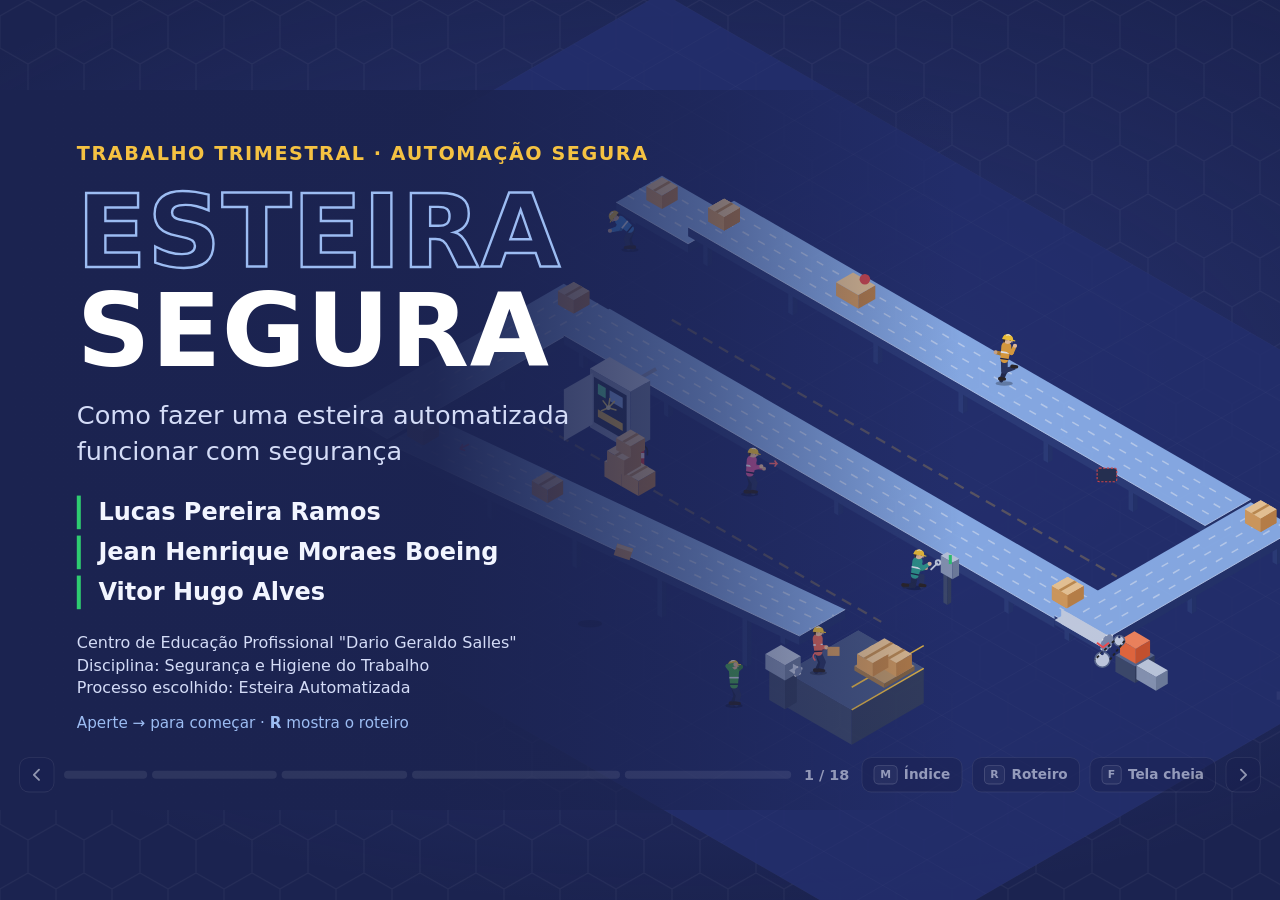
==== apresentacao.html @ 43ebda04 "Apresentação em slides do trabalho - apresentacao.html: 18 slides 16:9 organizados pelas cinco pergu" ====
<!doctype html>
<html lang="pt-BR">
<head>
  <meta charset="utf-8">
  <meta name="viewport" content="width=device-width, initial-scale=1, viewport-fit=cover">
  <title>Esteira Segura · Apresentação</title>
  <meta name="description" content="Apresentação em slides do trabalho Automação Segura: processo, perigos, acidente real, NRs, medidas de controle e avaliação.">
  <meta name="theme-color" content="#1e2756">
  <link rel="icon" href="data:image/svg+xml,%3Csvg xmlns='http://www.w3.org/2000/svg' viewBox='0 0 64 64'%3E%3Cpath d='M32 4 L58 14 V32 C58 48 46 58 32 62 C18 58 6 48 6 32 V14 Z' fill='%232ecc71'/%3E%3Cpath d='M20 32 l9 9 l16 -18' stroke='white' stroke-width='6' fill='none' stroke-linecap='round'/%3E%3C/svg%3E">
  <link rel="stylesheet" href="css/style.css">
  <link rel="stylesheet" href="css/apresentacao.css">
</head>
<body class="ap">
  <!-- palco 16:9 de 1600×900, escalado para caber na tela (js/slides.js) -->
  <div class="ap-palco" id="ap-palco">
    <main class="ap-slides" id="slides" aria-label="Apresentação">
      <!-- os slides entram aqui (js/slides.js) -->
    </main>

    <footer class="ap-barra">
      <button type="button" class="ap-icone" id="ap-ant" aria-label="Slide anterior"><svg viewBox="0 0 24 24" aria-hidden="true"><path d="M15 5 L8 12 L15 19" fill="none" stroke="currentColor" stroke-width="2.6" stroke-linecap="round" stroke-linejoin="round"/></svg></button>
      <div class="ap-progresso" id="ap-progresso"></div>
      <span class="ap-cont" id="ap-cont">1 / 1</span>
      <button type="button" class="ap-btn" id="ap-btn-menu" aria-controls="ap-indice" aria-expanded="false"><kbd>M</kbd> Índice</button>
      <button type="button" class="ap-btn" id="ap-btn-roteiro" aria-controls="ap-roteiro" aria-pressed="false"><kbd>R</kbd> Roteiro</button>
      <button type="button" class="ap-btn" id="ap-btn-tela"><kbd>F</kbd> Tela cheia</button>
      <button type="button" class="ap-icone" id="ap-prox" aria-label="Próximo"><svg viewBox="0 0 24 24" aria-hidden="true"><path d="M9 5 L16 12 L9 19" fill="none" stroke="currentColor" stroke-width="2.6" stroke-linecap="round" stroke-linejoin="round"/></svg></button>
    </footer>
  </div>

  <!-- roteiro de fala (tecla R) -->
  <aside class="ap-roteiro" id="ap-roteiro" aria-live="polite" hidden>
    <header>
      <b id="ap-roteiro-tit">Roteiro</b>
      <button type="button" class="modal-x" id="ap-roteiro-fechar" aria-label="Fechar roteiro">×</button>
    </header>
    <p id="ap-roteiro-txt"></p>
  </aside>

  <!-- índice (tecla M) -->
  <div class="ap-indice" id="ap-indice" role="dialog" aria-modal="true" aria-label="Índice da apresentação" hidden>
    <nav class="ap-indice-caixa">
      <h2>Índice</h2>
      <ol class="ap-indice-lista"></ol>
      <p class="ap-teclas"><kbd>←</kbd> <kbd>→</kbd> navegar · <kbd>R</kbd> roteiro · <kbd>F</kbd> tela cheia · <kbd>Esc</kbd> fechar</p>
    </nav>
  </div>

  <script src="js/data.js"></script>
  <script src="js/nrs.js"></script>
  <script src="js/humano.js"></script>
  <script src="js/iso.js"></script>
  <script src="js/scene.js"></script>
  <script src="js/animations.js"></script>
  <script src="js/slides-dados.js"></script>
  <script src="js/slides.js"></script>
</body>
</html>
---- css/style.css ----
/* =====================================================================
   Esteira Segura: visual flat com painéis de vidro (glass) simples
   ===================================================================== */

/* ===== Tokens ===== */
:root {
  --bg: #1b2350;
  --superficie: #222b5e;
  --superficie-2: #2a3470;
  --vidro: rgba(26, 33, 80, .55);
  --vidro-forte: rgba(26, 33, 80, .9);
  --borda: rgba(255, 255, 255, .16);
  --borda-forte: rgba(255, 255, 255, .3);
  --texto: #f2f5ff;
  --texto-2: #d4dcf7;
  --azul: #6f9be0;
  --azul-claro: #9cbcf2;
  --amarelo: #f5c242;
  --verde: #2ecc71;
  --verde-texto: #9ff0c2;
  --vermelho: #e5484d;
  --raio: 16px;
  --sombra: 0 8px 24px rgba(5, 8, 30, .3);
  --painel-w: 340px;
  --margem: 16px;
  --fonte: system-ui, -apple-system, "Segoe UI", Roboto, Ubuntu, "Helvetica Neue", Arial, sans-serif;
  --fundo-palco:
    radial-gradient(110% 80% at 55% 45%, rgba(70, 88, 190, .3) 0%, rgba(27, 35, 80, 0) 70%),
    url("data:image/svg+xml,%3Csvg xmlns='http://www.w3.org/2000/svg' width='56' height='97'%3E%3Cpath d='M28 0 L56 16 L56 48 L28 64 L0 48 L0 16 Z M28 64 L28 97' fill='none' stroke='white' stroke-opacity='.045' stroke-width='1.2'/%3E%3C/svg%3E");
  color-scheme: dark;
}

* { box-sizing: border-box; }
html { -webkit-text-size-adjust: 100%; }
body {
  margin: 0;
  background: var(--bg);
  color: var(--texto);
  font-family: var(--fonte);
  font-size: 17px;
  line-height: 1.55;
}
@media (min-width: 1000px) { html { font-size: 17.5px; } }
button { font: inherit; color: inherit; }
a { color: var(--azul-claro); }
code { background: rgba(255,255,255,.08); padding: 1px 5px; border-radius: 4px; font-size: .9em; }
:focus-visible { outline: 3px solid var(--amarelo); outline-offset: 2px; }
svg { flex-shrink: 0; }

/* vidro simples: fundo translúcido + desfoque; sem suporte, fundo opaco */
.painel, .painel-abrir, .btn-flutua, .ajuda, .pin {
  background: var(--vidro-forte);
  border: 1px solid var(--borda);
}
@supports ((backdrop-filter: blur(1px)) or (-webkit-backdrop-filter: blur(1px))) {
  .painel, .painel-abrir, .btn-flutua, .ajuda, .pin {
    background: var(--vidro);
    -webkit-backdrop-filter: blur(12px);
    backdrop-filter: blur(12px);
  }
}

/* ===== Telas (o jogo não rola; troca pelo menu) ===== */
.tela[hidden] { display: none !important; }
body.na-tela-jogo { overflow: hidden; height: 100vh; height: 100dvh; }
.tela-jogo { position: fixed; inset: 0; }

/* ===== Painel suspenso à esquerda (título, menu, lista) ===== */
.painel {
  position: fixed; z-index: 30;
  top: var(--margem); left: var(--margem); bottom: var(--margem);
  width: var(--painel-w); max-width: calc(100vw - 2 * var(--margem));
  display: flex; flex-direction: column; gap: 14px;
  padding: 18px;
  border-radius: 20px;
  transition: transform .3s ease, visibility .3s;
}
body.painel-recolhido .painel { transform: translateX(calc(-100% - 2 * var(--margem))); visibility: hidden; }
.painel-topo { display: flex; align-items: flex-start; justify-content: space-between; gap: 10px; }
.marca { display: flex; align-items: center; gap: 12px; min-width: 0; }
.marca-ic { width: 40px; height: 40px; color: var(--azul-claro); }
h1 { margin: 0; line-height: 1.05; letter-spacing: .02em; }
h1 span { display: block; }
h1 .contorno { color: transparent; -webkit-text-stroke: 1.4px var(--azul-claro); font-weight: 900; font-size: 1.55rem; }
h1 .forte { font-weight: 800; color: #fff; font-size: 1.02rem; margin-top: 3px; }
.icone-btn {
  display: grid; place-items: center; width: 40px; height: 40px; flex: 0 0 40px;
  border: 1px solid var(--borda); border-radius: 12px; background: transparent; cursor: pointer;
}
.icone-btn:hover { background: rgba(255,255,255,.1); }
.icone-btn svg { width: 22px; height: 22px; }

.menu { display: grid; grid-template-columns: 1fr 1fr; gap: 4px; padding: 4px; border-radius: 14px; background: rgba(255,255,255,.06); }
.menu-item {
  border: 0; background: transparent; border-radius: 10px; padding: 9px 8px; min-height: 44px;
  cursor: pointer; font-weight: 800; font-size: .95rem; color: var(--texto-2); white-space: nowrap;
}
.menu-item:hover { background: rgba(255,255,255,.08); }
.menu-item[aria-current="page"] { background: #fff; color: #1b2350; }

.painel-resumo { display: flex; justify-content: space-between; gap: 8px; flex-wrap: wrap; font-size: .95rem; color: var(--texto-2); }
.painel-resumo b { color: #fff; font-size: 1.15rem; }

.filtros { display: flex; gap: 6px; }
.filtro {
  flex: 1; white-space: nowrap; border: 1px solid var(--borda); background: transparent; border-radius: 999px;
  padding: 6px 8px; cursor: pointer; font-size: .88rem; font-weight: 700; color: var(--texto-2); min-height: 40px;
}
.filtro:hover { background: rgba(255,255,255,.08); }
.filtro.ativo { background: #fff; border-color: #fff; color: #1b2350; }

.legenda {
  list-style: none; margin: 0 -6px; padding: 0 6px; display: grid; gap: 6px; align-content: start;
  flex: 1; min-height: 0; overflow-y: auto; overscroll-behavior: contain; scrollbar-width: thin;
}
.legenda button {
  width: 100%; display: flex; align-items: center; gap: 12px;
  background: rgba(255,255,255,.05); border: 1px solid transparent; border-left: 4px solid var(--amarelo);
  border-radius: 10px; padding: 9px 12px; cursor: pointer; text-align: left; min-height: 52px;
}
.legenda button:hover { background: rgba(255,255,255,.1); }
.legenda .ic { flex: 0 0 28px; height: 28px; display: grid; place-items: center; }
.legenda .ic svg { width: 26px; height: 26px; }
.legenda .t { flex: 1; font-size: 1rem; line-height: 1.25; font-weight: 700; }
.legenda .t small { display: block; color: var(--texto-2); font-size: .82rem; font-weight: 500; margin-top: 2px; }
.legenda .a { display: grid; place-items: center; width: 26px; height: 26px; color: var(--texto-2); }
.legenda .a svg { width: 20px; height: 20px; }
.legenda li.resolvido button { border-left-color: var(--verde); background: rgba(46,204,113,.12); }
.legenda li.resolvido .t { color: var(--verde-texto); }
.legenda li.resolvido .t small { color: var(--verde-texto); font-weight: 800; }
.legenda li.apagado { opacity: .35; }
.legenda li.escondido { display: none; }
.legenda li.escondido.revelado { display: block; }

.painel-pe { display: flex; align-items: center; justify-content: space-between; gap: 10px; flex-wrap: wrap; padding-top: 12px; border-top: 1px solid var(--borda); }
.nota-salvo { font-size: .8rem; color: var(--texto-2); }

.painel-abrir {
  position: fixed; z-index: 29; top: var(--margem); left: var(--margem);
  display: inline-flex; align-items: center; gap: 10px;
  border-radius: 999px; padding: 10px 16px 10px 14px; min-height: 52px; cursor: pointer;
  font-weight: 800; font-size: 1rem;
}
.painel-abrir[hidden] { display: none; }
.painel-abrir:hover { border-color: var(--borda-forte); }
.painel-abrir svg { width: 24px; height: 24px; }
.painel-abrir-cont { background: #fff; color: #1b2350; border-radius: 999px; padding: 1px 10px; font-size: .9rem; }

/* ===== Palco (a esteira é o foco) ===== */
.palco {
  position: absolute; inset: 0;
  padding: var(--margem) var(--margem) var(--margem) calc(var(--painel-w) + 2 * var(--margem));
  background-color: var(--bg); background-image: var(--fundo-palco);
  overflow: hidden;
  transition: padding .3s ease;
}
body.painel-recolhido .palco { padding-left: var(--margem); }
.palco-scroll { width: 100%; height: 100%; display: flex; align-items: center; justify-content: center; }
.palco-inner {
  position: relative;
  aspect-ratio: 16 / 9;
  width: min(100%, calc((100vh - 2 * var(--margem)) * 16 / 9));
  width: min(100%, calc((100dvh - 2 * var(--margem)) * 16 / 9));
}
.cena { position: absolute; inset: 0; width: 100%; height: 100%; display: block; overflow: visible; }
.dica-arraste { display: none; }

/* telas estreitas: o painel flutua por cima (começa recolhido) */
@media (max-width: 900px) {
  .palco, body.painel-recolhido .palco { padding: 76px 0 0; }
}
/* tela em pé (celular, tablet em retrato): a esteira ocupa a altura toda e rola para os lados, como um mapa */
@media (max-aspect-ratio: 5/4) {
  .palco-scroll { display: block; overflow-x: auto; overflow-y: hidden; -webkit-overflow-scrolling: touch; scrollbar-width: none; }
  .palco-scroll::-webkit-scrollbar { display: none; }
  .palco-inner { height: 100%; width: auto; }
  .dica-arraste {
    display: block; position: absolute; left: 50%; bottom: 90px; transform: translateX(-50%); z-index: 5;
    margin: 0; padding: 6px 14px; border-radius: 999px; background: rgba(0,0,0,.6);
    font-size: .9rem; color: #fff; transition: opacity .4s; pointer-events: none; white-space: nowrap;
  }
  .dica-arraste.some { opacity: 0; }
}

/* ===== Animações do cenário ===== */
.belt-dash { animation: correia 1.1s linear infinite; }
@keyframes correia { to { stroke-dashoffset: -24; } }
.spin-dash { animation: correia 1.4s linear infinite; }
.correia-anda { animation: correia .5s linear infinite; }
.spin { animation: gira 1.2s linear infinite; }
.gira { animation: gira 40s linear infinite; }
.gira-rev { animation: gira 50s linear infinite reverse; }
@keyframes gira { to { transform: rotate(360deg); } }
.mover { animation: mover var(--t) linear infinite; animation-delay: var(--d); }
@keyframes mover {
  0% { transform: translate(0, 0); opacity: 0; }
  6% { opacity: 1; }
  94% { opacity: 1; }
  100% { transform: translate(var(--dx), var(--dy)); opacity: 0; }
}
.escorrega { animation: escorrega 2.6s ease-in infinite; }
@keyframes escorrega {
  0%, 25% { transform: translate(0, 0); }
  80%, 100% { transform: translate(var(--dx), var(--dy)); }
}
.cai { animation: cai 2.4s ease-in infinite; }
@keyframes cai {
  0%, 30% { transform: translate(0, 0) rotate(0); opacity: 1; }
  85% { transform: translate(-8px, 70px) rotate(-60deg); opacity: 1; }
  100% { transform: translate(-8px, 70px) rotate(-60deg); opacity: 0; }
}
.treme { animation: treme .25s linear infinite; }
@keyframes treme { 50% { transform: translate(1px, -1px); } }
.blink { animation: blink 1s steps(2, start) infinite; }
@keyframes blink { to { visibility: hidden; } }
.feixe { animation: feixe 1.2s ease-in-out infinite; }
@keyframes feixe { 50% { opacity: .35; } }
.faisca { animation: faisca .7s steps(2) infinite; transform-box: fill-box; }
@keyframes faisca { 50% { opacity: 0; } }
.onda { animation: onda 1.2s ease-out infinite; opacity: 0; }
.onda.o2 { animation-delay: .25s; }
.onda.o3 { animation-delay: .5s; }
@keyframes onda { 0% { opacity: 0; } 30% { opacity: 1; } 100% { opacity: 0; } }
.ondas { animation: feixe .6s ease-in-out infinite; }
.robo-junta { animation: robo1 3.2s ease-in-out infinite; }
.robo-junta2 { animation: robo2 3.2s ease-in-out infinite; }
@keyframes robo1 { 0%, 100% { transform: rotate(-14deg); } 50% { transform: rotate(16deg); } }
@keyframes robo2 { 0%, 100% { transform: rotate(10deg); } 50% { transform: rotate(-25deg); } }
.balanca { animation: balanca 2s ease-in-out infinite; }
@keyframes balanca { 0%, 100% { transform: rotate(-8deg); } 50% { transform: rotate(8deg); } }

/* estados dos problemas */
.prob .seguro { display: none; }
.prob.fixed .perigo { display: none; }
.prob.fixed .seguro { display: inline; animation: aparece .6s ease-out; }
@keyframes aparece { from { opacity: 0; } to { opacity: 1; } }

/* pausa quando o modal está aberto ou a aba está oculta */
.pausado .cena *, .pausado .cena { animation-play-state: paused !important; }

/* ===== Pins: botão redondo de vidro, simples ===== */
.pin {
  position: absolute;
  width: 54px; height: 54px;
  margin: -27px 0 0 -27px;
  padding: 0; border-radius: 50%;
  border: 2.5px solid var(--amarelo);
  color: var(--amarelo);
  display: grid; place-items: center;
  cursor: pointer; z-index: 2;
  transition: opacity .25s, transform .2s, border-color .2s;
  -webkit-tap-highlight-color: transparent;
}
.pin::after {
  content: ""; position: absolute; inset: -3px; border-radius: 50%;
  border: 2px solid var(--amarelo); animation: anel 1.8s ease-out infinite; pointer-events: none;
}
@keyframes anel { from { transform: scale(1); opacity: .8; } to { transform: scale(1.55); opacity: 0; } }
.pin .pin-ic { width: 30px; height: 30px; }
.pin:hover, .pin:focus-visible { transform: scale(1.1); }
.pin .num {
  position: absolute; top: -8px; left: -8px;
  min-width: 26px; height: 26px; padding: 0 6px; border-radius: 13px;
  background: #fff; color: #1b2350; font-size: 15px; font-weight: 900; line-height: 26px; text-align: center;
}
.pin .auto {
  position: absolute; right: -8px; top: -8px;
  width: 26px; height: 26px; border-radius: 50%;
  display: grid; place-items: center;
  background: #1b2350; color: #fff; border: 2px solid #fff;
}
.pin .auto svg { width: 16px; height: 16px; }
.pin .auto.parcial, .meia { background: linear-gradient(90deg, #4a5a85 50%, #fff 50%); }
.meia { display: inline-block; width: 14px; height: 14px; border-radius: 50%; vertical-align: -2px; border: 2px solid #fff; }
.pin.grave { border-color: var(--vermelho); border-width: 3px; }
.pin.grave::after { border-color: var(--vermelho); }
.pin.resolvido { border-color: var(--verde); color: var(--verde); }
.pin.resolvido::after { display: none; }
.pin.resolvido .pin-ic { animation: pop .5s ease-out; }
@keyframes pop { 0% { transform: scale(.3); } 70% { transform: scale(1.25); } 100% { transform: scale(1); } }
.pin.apagado { opacity: .2; transform: scale(.8); }

/* área do problema escondido */
.alvo-escondido {
  position: absolute; width: 6%; height: 13%;
  transform: translate(-50%, -70%);
  border: 0; background: transparent; padding: 0;
  pointer-events: none; z-index: 1; border-radius: 12px;
}
.alvo-escondido.liberado { pointer-events: auto; cursor: pointer; }
.alvo-escondido.liberado:hover, .alvo-escondido.liberado:focus-visible { box-shadow: 0 0 0 2px rgba(255,255,255,.35); }
.alvo-escondido.dica { animation: dica 1.6s ease-in-out infinite; }
@keyframes dica { 0%, 100% { box-shadow: 0 0 0 0 rgba(245,194,66,0); } 50% { box-shadow: 0 0 22px 6px rgba(245,194,66,.6); } }

.banner-escondido {
  position: absolute; z-index: 6; top: var(--margem);
  left: calc(var(--painel-w) + 2 * var(--margem)); right: var(--margem);
  width: max-content; max-width: calc(100% - var(--painel-w) - 3 * var(--margem)); margin: 0 auto;
  background: var(--amarelo); color: #2a1f00;
  padding: 10px 18px; border-radius: 12px; text-align: center; font-size: 1.05rem;
  animation: aparece .5s ease-out;
}
body.painel-recolhido .banner-escondido { left: var(--margem); max-width: calc(100% - 2 * var(--margem)); }
@media (max-width: 900px) { .banner-escondido, body.painel-recolhido .banner-escondido { top: 80px; left: var(--margem); max-width: calc(100% - 2 * var(--margem)); } }
.banner-escondido .btn-link { background: none; border: 0; text-decoration: underline; cursor: pointer; color: #2a1f00; font-weight: 800; margin-left: 6px; padding: 4px; }

/* ===== Botões ===== */
.btn-sec {
  display: inline-flex; align-items: center; justify-content: center; gap: 6px;
  border: 1px solid var(--borda-forte); background: transparent; border-radius: 10px;
  padding: 8px 14px; cursor: pointer; text-decoration: none; color: var(--texto); min-height: 42px; font-size: .92rem; font-weight: 700;
}
.btn-sec:hover { background: rgba(255,255,255,.1); }
.btn-limpar.confirmar { background: var(--vermelho); border-color: var(--vermelho); color: #fff; }
.btn-corrigir {
  white-space: nowrap;
  border: 0; border-radius: 12px; padding: 11px 22px; cursor: pointer; font-weight: 800; font-size: 1.02rem;
  background: var(--verde); color: #062b16; min-height: 48px;
  transition: filter .15s;
}
.btn-corrigir:hover { filter: brightness(1.08); }
.btn-corrigir.reabrir { background: var(--amarelo); color: #3a2a00; }
.btn-corrigir[disabled] { opacity: .6; cursor: default; }

.btn-flutua {
  position: fixed; z-index: 25; right: 20px; bottom: 20px;
  display: inline-flex; align-items: center; gap: 10px;
  border-radius: 999px; padding: 12px 20px; min-height: 54px; cursor: pointer;
  font-weight: 800; font-size: 1.05rem;
}
.btn-flutua svg { width: 24px; height: 24px; }
.btn-flutua:hover { border-color: var(--borda-forte); }
.ajuda {
  position: fixed; z-index: 26; right: 20px; bottom: 88px;
  width: min(640px, calc(100vw - 40px)); max-height: calc(100dvh - 120px); overflow-y: auto;
  display: grid; grid-template-columns: 1fr 1fr; gap: 26px;
  border-radius: 18px; padding: 20px 22px; font-size: 1.02rem;
  animation: sobe .25s ease-out;
}
.ajuda[hidden] { display: none; }
.ajuda h3 { margin: 0 0 10px; font-size: .88rem; letter-spacing: .1em; text-transform: uppercase; color: var(--amarelo); }
.ajuda ol { margin: 0; padding-left: 20px; display: grid; gap: 8px; }
.ajuda ul { list-style: none; margin: 0; padding: 0; display: grid; gap: 10px; }
.ajuda li { display: flex; align-items: center; gap: 10px; }
.ajuda li .ic { display: grid; place-items: center; width: 34px; height: 34px; flex: 0 0 34px; }
.ajuda li .ic svg { width: 26px; height: 26px; }
.ajuda li .leg-pin { border-radius: 50%; border: 2.5px solid var(--amarelo); color: var(--amarelo); }
.ajuda li .leg-pin svg { width: 20px; height: 20px; }
.ajuda li .leg-pin.grave { border-color: var(--vermelho); }
@media (max-width: 600px) {
  .btn-flutua { right: 12px; bottom: 12px; padding: 10px 16px; min-height: 50px; font-size: 1rem; }
  .btn-ajuda span { display: none; }
  .ajuda { right: 12px; width: calc(100vw - 24px); grid-template-columns: 1fr; gap: 16px; bottom: 74px; }
}

/* ===== Tela "Sobre o trabalho" ===== */
body.na-tela-sobre { background: var(--bg) var(--fundo-palco); }
.sobre { padding: 28px 32px 30px calc(var(--painel-w) + 3 * var(--margem)); }
body.painel-recolhido .sobre { padding-left: 32px; padding-top: 84px; }
@media (max-width: 900px) { .sobre, body.painel-recolhido .sobre { padding: 84px 16px 24px; } }
.sobre h2 { font-size: 1.9rem; margin: 0 0 18px; }
.sobre-grid { display: grid; gap: 18px; grid-template-columns: minmax(0, 1fr); }
@media (min-width: 900px) { .sobre-grid { grid-template-columns: minmax(0, 1fr) minmax(0, 1fr); } .cartao-largo { grid-column: 1 / -1; } }
@media (min-width: 1500px) { .sobre-grid { grid-template-columns: repeat(4, minmax(0, 1fr)); } .cartao-meio { grid-column: span 2; } }
.cartao { background: var(--superficie); border: 1px solid var(--borda); border-radius: var(--raio); padding: 22px; }
.cartao h3 { margin: 0 0 12px; font-size: 1.15rem; color: var(--azul-claro); }
.cartao p { margin: 0 0 12px; }
.destaque { background: rgba(245,194,66,.12); border-left: 4px solid var(--amarelo); padding: 10px 12px; border-radius: 8px; }
.triade { margin: 0; display: grid; grid-template-columns: auto 1fr; gap: 8px 12px; }
.triade dt { font-weight: 800; color: var(--amarelo); }
.triade dd { margin: 0; color: var(--texto-2); }
.lista-nr, .passos-loto { margin: 0; padding-left: 22px; display: grid; gap: 10px; }
.tabela-wrap { overflow-x: auto; }
.tabela-auto { width: 100%; border-collapse: collapse; font-size: .95rem; min-width: 560px; }
.tabela-auto th, .tabela-auto td { padding: 10px; border-bottom: 1px solid var(--borda); text-align: left; vertical-align: top; }
.tabela-auto th { color: var(--texto-2); font-weight: 700; }
.nota { color: var(--texto-2); font-size: .92rem; }
.rodape { text-align: center; color: var(--texto-2); font-size: .9rem; padding: 24px 0 0; }

/* ===== Modal ===== */
.modal { position: fixed; inset: 0; z-index: 50; display: flex; align-items: flex-end; justify-content: center; }
.modal[hidden] { display: none; }
.modal-fundo { position: absolute; inset: 0; background: rgba(8, 12, 35, .6); animation: aparece .2s; }
@supports ((backdrop-filter: blur(1px)) or (-webkit-backdrop-filter: blur(1px))) {
  .modal-fundo { -webkit-backdrop-filter: blur(4px); backdrop-filter: blur(4px); }
}
.modal-caixa {
  position: relative; width: 100%; max-height: 94vh; max-height: 94dvh;
  background: var(--superficie); border: 1px solid var(--borda); border-radius: 20px 20px 0 0;
  display: flex; flex-direction: column; box-shadow: var(--sombra);
  animation: sobe .3s ease-out;
}
@keyframes sobe { from { transform: translateY(30px); opacity: 0; } to { transform: none; opacity: 1; } }
@media (min-width: 760px) {
  .modal { align-items: center; padding: 16px; }
  .modal-caixa { max-width: 920px; border-radius: 20px; height: min(94vh, 880px); max-height: none; }
}
.modal-topo { flex-shrink: 0; padding: 18px 24px 12px; }
.modal-icone { width: 52px; height: 52px; flex: 0 0 52px; }
.modal-icone svg { width: 100%; height: 100%; }
.modal-cab { display: flex; gap: 14px; align-items: center; }
.modal-cab h2 { flex: 1; min-width: 0; margin: 0; font-size: 1.5rem; line-height: 1.2; }
.modal-tags { display: flex; flex-wrap: wrap; align-items: center; gap: 8px; margin-top: 14px; padding-top: 12px; border-top: 1px solid var(--borda); }
.tag { display: inline-flex; align-items: center; gap: 6px; height: 34px; box-sizing: border-box; font-size: .9rem; font-weight: 800; padding: 0 12px; border-radius: 8px; background: rgba(255,255,255,.12); letter-spacing: .02em; }
.tag svg { width: 16px; height: 16px; }
/* botão da NR, à direita das etiquetas */
.btn-nr {
  margin-left: auto; display: inline-flex; align-items: center; gap: 8px; height: 40px; padding: 0 12px 0 14px;
  border: 2px solid var(--azul); border-radius: 12px; background: rgba(111,155,224,.12); color: #fff;
  font: inherit; font-weight: 800; font-size: 1rem; cursor: pointer; white-space: nowrap;
  transition: background .2s, color .2s;
}
.btn-nr svg { width: 20px; height: 20px; flex: 0 0 auto; }
.btn-nr svg:last-child { width: 16px; height: 16px; transition: transform .25s; }
.btn-nr:hover { background: rgba(111,155,224,.28); }
.btn-nr[aria-expanded="true"] { background: var(--azul); color: #0e1640; }
.btn-nr[aria-expanded="true"] svg:last-child { transform: rotate(180deg); }
.tag.prioridade { font-size: 1rem; padding: 0 14px; text-transform: uppercase; letter-spacing: .05em; }
.tag.alta { background: var(--vermelho); color: #fff; }
.tag.media { background: var(--amarelo); color: #3a2a00; }
.tag.baixa { background: var(--azul-claro); color: #0e1640; }
.tag.auto-sim { background: #fff; color: #1b2350; }
.tag.auto-parcial { background: #dfe7ff; color: #3d4b78; }
.tag.auto-nao { background: rgba(255,255,255,.12); color: var(--texto-2); }
.tag.ok { background: var(--verde); color: #062b16; }
.tag.escondido { background: var(--amarelo); color: #3a2a00; }
.modal-x { display: grid; place-items: center; border: 1px solid var(--borda); background: transparent; width: 44px; height: 44px; border-radius: 12px; cursor: pointer; flex: 0 0 44px; }
.modal-x svg { width: 20px; height: 20px; }
.modal-x:hover { background: rgba(255,255,255,.1); }

/* gaveta de NRs */

.nr-gaveta {
  --gaveta-w: 420px;
  position: absolute; z-index: 2; top: 0; right: 0; bottom: 0; width: min(var(--gaveta-w), 94vw);
  display: flex; flex-direction: column;
  background: var(--superficie); border-left: 1px solid var(--borda); box-shadow: var(--sombra);
  animation: entra-dir .25s ease-out;
}
.nr-gaveta[hidden] { display: none; }
@keyframes entra-dir { from { transform: translateX(40px); opacity: 0; } to { transform: none; opacity: 1; } }
@media (min-width: 1100px) {
  .modal.com-nr { padding-right: calc(420px + 32px); }
  .nr-gaveta { top: 16px; right: 16px; bottom: 16px; border: 1px solid var(--borda); border-radius: 20px; }
}
.nr-topo { flex-shrink: 0; display: flex; justify-content: space-between; align-items: flex-start; gap: 12px; padding: 20px 20px 14px; border-bottom: 1px solid var(--borda); }
.nr-topo h3 { margin: 4px 0 0; font-size: 1.3rem; }
.nr-rotulo { color: var(--amarelo); font-weight: 800; font-size: .85rem; text-transform: uppercase; letter-spacing: .06em; }
.nr-corpo { flex: 1; overflow-y: auto; padding: 16px 20px 24px; overscroll-behavior: contain; }
.nr-intro { margin: 0 0 14px; color: var(--texto-2); font-size: .95rem; line-height: 1.45; }
.nr-card { border: 1px solid var(--borda); border-radius: 14px; padding: 14px 16px; margin-bottom: 14px; background: rgba(255,255,255,.04); }
.nr-cab { display: flex; align-items: center; gap: 10px; }
.nr-cab b { font-size: 1.05rem; line-height: 1.25; }
.nr-num { flex: 0 0 auto; background: var(--azul); color: #0e1640; font-weight: 900; font-size: 1rem; padding: 4px 10px; border-radius: 8px; }
.nr-sobre { margin: 8px 0 10px; color: var(--texto-2); font-size: .95rem; line-height: 1.45; }
.nr-aviso { margin: 0 0 10px; padding: 8px 10px; border-left: 4px solid var(--amarelo); background: rgba(245,194,66,.1); font-size: .9rem; line-height: 1.4; }
.nr-itens { list-style: none; margin: 0 0 10px; padding: 0; display: grid; gap: 10px; }
.nr-itens li { display: grid; grid-template-columns: auto minmax(0, 1fr); gap: 10px; font-size: 1.02rem; line-height: 1.45; }
.nr-item { align-self: start; min-width: 5.4em; text-align: center; font-weight: 900; font-size: .9rem; padding: 3px 8px; border-radius: 6px; background: rgba(255,255,255,.12); font-variant-numeric: tabular-nums; }
.nr-card a { color: var(--azul-claro); font-weight: 700; font-size: .95rem; }
.nr-base .nr-num { background: var(--amarelo); color: #3a2a00; }
.nr-hier { margin: 10px 0 0; padding-left: 1.4em; display: grid; gap: 4px; font-size: 1rem; }
.nr-hier li::marker { font-weight: 900; color: var(--amarelo); }
@media (max-width: 600px) {
  .nr-topo { padding: 14px 16px 10px; }
  .nr-corpo { padding: 12px 16px 20px; }
  .nr-itens li { font-size: .95rem; }
}

/* abas: seletor de vidro com destaque que desliza até a aba ativa */
.abas {
  flex-shrink: 0; position: relative; display: flex; margin: 0 24px 6px; padding: 4px;
  background: rgba(255,255,255,.06); border-radius: 1rem;
  box-shadow: inset 1px 1px 4px rgba(255,255,255,.2), inset -1px -1px 6px rgba(0,0,0,.3), 0 4px 12px rgba(0,0,0,.15);
}
@supports ((backdrop-filter: blur(1px)) or (-webkit-backdrop-filter: blur(1px))) {
  .abas { -webkit-backdrop-filter: blur(12px); backdrop-filter: blur(12px); }
}
.aba {
  position: relative; z-index: 2; flex: 1; min-width: 0; display: flex; align-items: center; justify-content: center;
  border: 0; background: none; padding: 12px 10px; cursor: pointer; border-radius: .8rem;
  color: var(--texto-2); font-weight: 800; font-size: 1.05rem; letter-spacing: .3px; text-align: center; line-height: 1.15;
  transition: color .3s ease-in-out;
}
.aba:hover { color: #fff; }
.aba[aria-selected="true"] { color: #fff; }
.abas-glider {
  position: absolute; z-index: 1; top: 4px; bottom: 4px; left: 4px; width: calc((100% - 8px) / 3);
  border-radius: .8rem; transition: transform .5s cubic-bezier(.37, 1.95, .66, .56), background .4s, box-shadow .4s;
  background: linear-gradient(135deg, rgba(229,72,77,.35), var(--vermelho));
  box-shadow: 0 0 18px rgba(229,72,77,.5), 0 0 10px rgba(255,190,190,.4) inset;
}
.abas[data-ativa="caso"] .abas-glider {
  transform: translateX(100%);
  background: linear-gradient(135deg, rgba(245,194,66,.35), var(--amarelo));
  box-shadow: 0 0 18px rgba(245,194,66,.5), 0 0 10px rgba(255,235,150,.4) inset;
}
.abas[data-ativa="solucao"] .abas-glider {
  transform: translateX(200%);
  background: linear-gradient(135deg, rgba(46,204,113,.35), var(--verde));
  box-shadow: 0 0 18px rgba(46,204,113,.5), 0 0 10px rgba(190,255,215,.4) inset;
}
.abas[data-ativa="caso"] .aba[aria-selected="true"] { color: #2a1f00; }
.abas[data-ativa="solucao"] .aba[aria-selected="true"] { color: #062b16; }
.modal-corpo { overflow-y: auto; padding: 20px 24px 28px; flex: 1; -webkit-overflow-scrolling: touch; overscroll-behavior: contain; }
.painel-aba { animation: aparece .25s; }
.modal-rodape {
  flex-shrink: 0; display: flex; gap: 10px; justify-content: space-between; align-items: center;
  padding: 14px 24px calc(14px + env(safe-area-inset-bottom)); border-top: 1px solid var(--borda);
}
.modal-rodape .btn-sec { white-space: nowrap; font-size: 1rem; }
@media (max-width: 600px) {
  .modal-topo { padding: 12px 16px 8px; }
  .modal-cab { gap: 10px; }
  .modal-tags { margin-top: 10px; padding-top: 8px; gap: 6px; }
  .btn-nr { height: 36px; font-size: .9rem; padding: 0 10px; }
  .modal-icone { width: 36px; height: 36px; flex-basis: 36px; }
  .modal-cab h2 { font-size: 1.15rem; }
  .tag { font-size: .78rem; height: 28px; padding: 0 9px; }
  .tag.prioridade { font-size: .82rem; }
  .abas { margin: 0 16px 4px; }
  .aba { padding: 9px 6px; font-size: .9rem; }
  .modal-corpo { padding: 16px 16px 22px; }
  .modal-rodape { padding: 10px 16px calc(10px + env(safe-area-inset-bottom)); }
}

/* conteúdo do modal */
.secao-tit { font-size: .9rem; text-transform: uppercase; letter-spacing: .08em; color: var(--amarelo); margin: 30px 0 12px; font-weight: 800; }
.secao-tit.primeira { margin-top: 4px; }
.texto-final { font-size: 1.05rem; }
.texto-final p { margin: 0 0 10px; }

.anim-box { background: #141b45; border: 1px solid var(--borda); border-radius: 14px; overflow: hidden; }
.anim-box svg { display: block; width: 100%; height: auto; max-height: 34vh; margin: 0 auto; }
.anim-legenda { display: flex; align-items: center; justify-content: space-between; gap: 10px; padding: 10px 14px; background: rgba(0,0,0,.3); font-size: .95rem; color: var(--texto-2); }
.anim-legenda .estado { font-weight: 800; }
.anim-legenda .estado.perigo { color: #ff9a9a; }
.anim-legenda .estado.seguro { color: var(--verde-texto); }
.anim-ctrl { display: flex; gap: 6px; }
.anim-ctrl button { display: grid; place-items: center; border: 1px solid var(--borda); background: transparent; border-radius: 8px; width: 42px; height: 36px; cursor: pointer; }
.anim-ctrl button:hover { background: rgba(255,255,255,.1); }
.anim-ctrl svg { width: 18px; height: 18px; }

.video-link {
  display: flex; align-items: center; gap: 16px; padding: 14px 16px; text-decoration: none; color: inherit;
  background: #141b45; border: 1px solid var(--borda); border-radius: 14px;
}
.video-link:hover { background: #1a2256; border-color: var(--azul-claro); }
.video-link .play { flex: 0 0 auto; display: grid; place-items: center; width: 56px; height: 40px; border-radius: 10px; background: var(--vermelho); color: #fff; }
.video-link .play svg { width: 22px; height: 22px; }
.video-info { display: flex; flex-direction: column; align-items: flex-start; gap: 4px; min-width: 0; font-size: 1.05rem; line-height: 1.35; }
.video-titulo { font-weight: 800; color: #fff; }
.video-abre { display: inline-flex; align-items: center; gap: 6px; color: var(--azul-claro); font-size: .92rem; font-weight: 700; }
.video-abre svg { width: 16px; height: 16px; }
.selo-real {
  display: inline-block; background: var(--vermelho); color: #fff; font-size: .78rem; font-weight: 800;
  letter-spacing: .06em; text-transform: uppercase; padding: 3px 8px; border-radius: 6px;
}
.selo-real.situacao { background: var(--amarelo); color: #2a1f00; }
.video-aviso { margin: 8px 0 0; color: #ffc9cb; font-size: .9rem; font-weight: 600; }

.ref-card { background: #141b45; border: 1px solid var(--borda); border-left: 4px solid var(--amarelo); border-radius: 12px; padding: 16px 18px; margin-bottom: 14px; }
.ref-card.caso { border-left-color: var(--vermelho); }
.ref-card.imagem { border-left-color: var(--azul); }
.ref-card .tipo { font-size: .8rem; font-weight: 800; letter-spacing: .08em; text-transform: uppercase; color: var(--texto-2); }
.ref-card h4 { margin: 4px 0 8px; font-size: 1.08rem; }
.ref-card p { margin: 0 0 8px; font-size: 1rem; color: var(--texto); }
.ref-card .fonte { font-size: .88rem; color: var(--texto-2); }
.ref-card img { display: block; max-width: 100%; width: 360px; border-radius: 8px; background: #fff; margin: 6px 0 10px; }

.triade-cards { display: grid; gap: 12px; margin-top: 14px; grid-template-columns: 1fr; }
@media (min-width: 520px) { .triade-cards { grid-template-columns: repeat(3, 1fr); } }
.tc { background: #141b45; border: 1px solid var(--borda); border-radius: 12px; padding: 14px; font-size: .98rem; }
.tc b { display: block; font-size: .8rem; letter-spacing: .08em; text-transform: uppercase; margin-bottom: 4px; }
.tc.perigo b { color: #ff9a9a; } .tc.expo b { color: var(--amarelo); } .tc.risco b { color: #ffbf80; }
.info-lista { display: grid; grid-template-columns: auto 1fr; gap: 8px 14px; font-size: 1rem; margin: 18px 0 0; }
.info-lista dt { color: var(--texto-2); font-weight: 700; }
.info-lista dd { margin: 0; }

.solucao-lista { padding-left: 0; list-style: none; display: grid; gap: 10px; margin: 0; }
.solucao-lista li { background: #141b45; border: 1px solid var(--borda); border-radius: 12px; padding: 12px 16px 12px 44px; position: relative; font-size: 1rem; }
.solucao-lista li::before {
  content: ""; position: absolute; left: 16px; top: 17px; width: 13px; height: 7px;
  border-left: 3px solid var(--verde); border-bottom: 3px solid var(--verde); transform: rotate(-45deg);
}
.como { background: rgba(46,204,113,.14); border-left: 4px solid var(--verde); padding: 12px 16px; border-radius: 10px; margin: 14px 0 0; font-size: 1rem; }

.cadeia { background: #141b45; border: 1px solid var(--borda); border-radius: 14px; padding: 18px; }
.cadeia-nos { display: grid; grid-template-columns: 1fr auto 1fr auto 1fr; align-items: center; gap: 8px; }
.no { background: var(--superficie-2); border-radius: 12px; padding: 12px 10px; text-align: center; font-size: .92rem; line-height: 1.25; min-height: 110px; display: flex; flex-direction: column; align-items: center; justify-content: flex-start; gap: 6px; }
.no svg { width: 40px; height: 40px; }
.no b { font-size: .76rem; letter-spacing: .08em; text-transform: uppercase; color: var(--texto-2); }
.seta { position: relative; width: 22px; height: 4px; background: rgba(255,255,255,.2); border-radius: 2px; }
.seta::after { content: ""; position: absolute; right: -2px; top: -4px; border: 6px solid transparent; border-left-color: rgba(255,255,255,.35); border-right: 0; }
.seta i { position: absolute; top: -2px; width: 8px; height: 8px; border-radius: 50%; background: var(--amarelo); animation: sinal 1.6s linear infinite; }
.seta.s2 i { animation-delay: .8s; }
@keyframes sinal { from { left: -4px; opacity: 0; } 20% { opacity: 1; } 80% { opacity: 1; } to { left: 18px; opacity: 0; } }
.cadeia p { margin: 14px 0 0; font-size: 1rem; }
.cadeia.sem { border-style: dashed; }
@media (max-width: 420px) {
  .cadeia-nos { grid-template-columns: 1fr; }
  .seta { width: 4px; height: 16px; margin: 0 auto; }
  .seta::after { display: none; }
  .seta i { left: -2px !important; animation-name: sinalV; }
  @keyframes sinalV { from { top: -4px; opacity: 0; } 20% { opacity: 1; } to { top: 14px; opacity: 0; } }
  .no { min-height: 0; flex-direction: row; justify-content: flex-start; text-align: left; }
}
.resolvido-faixa { background: rgba(46,204,113,.18); color: var(--verde-texto); border-radius: 10px; padding: 10px 14px; margin-bottom: 18px; font-weight: 800; }

/* ===== Toast, confete, selo ===== */
.toast {
  position: fixed; left: 50%; bottom: 20px; transform: translate(-50%, 160%);
  background: #0f5132; color: #d1f7e2; padding: 12px 18px; border-radius: 12px; z-index: 80;
  box-shadow: var(--sombra); font-weight: 800; transition: transform .35s ease; max-width: calc(100% - 32px);
}
.toast.show { transform: translate(-50%, 0); }
.confete { position: fixed; inset: 0; pointer-events: none; z-index: 90; overflow: hidden; }
.confete i { position: absolute; top: -12px; width: 8px; height: 14px; border-radius: 2px; animation: confete linear forwards; }
@keyframes confete { to { transform: translate(var(--x), 110vh) rotate(720deg); } }
.selo-final { position: fixed; inset: 0; z-index: 85; display: grid; place-items: center; background: rgba(8,12,35,.75); padding: 16px; }
.selo-final[hidden] { display: none; }
.selo-caixa { background: var(--superficie); border: 1px solid var(--borda); border-radius: 22px; padding: 28px; text-align: center; max-width: 420px; box-shadow: var(--sombra); animation: sobe .4s ease-out; }
.selo-escudo { width: 100px; margin: 0 auto 6px; animation: pop .7s ease-out; }
.selo-caixa h2 { margin: 6px 0; letter-spacing: .06em; color: var(--verde-texto); font-size: 1.6rem; }
.selo-caixa p { font-size: 1.05rem; }

/* ===== Movimento reduzido ===== */
@media (prefers-reduced-motion: reduce) {
  *, *::before, *::after { animation-duration: .001s !important; animation-iteration-count: 1 !important; transition: none !important; }
  .mover { opacity: 1 !important; animation: none !important; }
}
---- css/apresentacao.css ----
/* =====================================================================
   Esteira Segura: apresentação em slides (apresentacao.html)
   Usa os tokens e as peças de css/style.css (cenário, pins, cadeia Entrada → Lógica → Saída).
   Tudo dentro do palco é medido em px de um quadro 1600×900, que o JS escala para a tela.
   ===================================================================== */

body.ap {
  height: 100vh; height: 100dvh; overflow: hidden;
  background-color: var(--bg); background-image: var(--fundo-palco);
}

.ap-palco {
  position: absolute; left: 50%; top: 50%;
  width: 1600px; height: 900px;
  transform: translate(-50%, -50%) scale(var(--escala, 1));
  font-size: 26px; line-height: 1.4;
}
.ap-slides { position: absolute; inset: 0; }

/* ===== Slide ===== */
.sl {
  position: absolute; inset: 0;
  padding: 44px 72px 92px;
  display: flex; flex-direction: column;
  opacity: 0; visibility: hidden; transform: translateX(40px);
  transition: opacity .45s ease, transform .45s ease, visibility .45s;
}
.sl.antes { transform: translateX(-40px); }
.sl.atual { opacity: 1; visibility: visible; transform: none; }
.sl.pausado * { animation-play-state: paused !important; }

.sl-topo { display: flex; align-items: center; justify-content: space-between; gap: 20px; }
.sl-sec { display: inline-flex; align-items: center; gap: 12px; font-size: 21px; font-weight: 800; letter-spacing: .03em; text-transform: uppercase; color: var(--cor-sec); }
.sl-sec b { display: grid; place-items: center; width: 38px; height: 38px; border-radius: 50%; background: var(--cor-sec); color: #10163a; font-size: 21px; }
.sl-kicker { font-size: 21px; font-weight: 800; padding: 6px 16px; border-radius: 999px; background: rgba(46,204,113,.18); color: var(--verde-texto); }
.sl-titulo { margin: 14px 0 26px; font-size: 52px; line-height: 1.1; font-weight: 900; letter-spacing: -.01em; }
.sl-corpo { flex: 1; min-height: 0; display: flex; flex-direction: column; gap: 22px; }

.lead { margin: 0; font-size: 32px; line-height: 1.35; color: var(--texto); }
.sub { margin: 0 0 14px; font-size: 22px; font-weight: 800; letter-spacing: .06em; text-transform: uppercase; color: var(--texto-2); }
.nota-slide { margin: 0; font-size: 19px; color: var(--texto-2); }
.fonte { margin: 10px 0 0; font-size: 19px; color: var(--texto-2); }
.como { font-size: 23px; }

/* passos: aparecem um de cada vez com → */
[data-passo] { transition: opacity .4s ease, transform .4s ease; }
[data-passo]:not(.visto) { opacity: 0; transform: translateY(14px); }
.passo-acao { display: none; }

/* problema escondido: borrado até alguém revelar no mapa */
.spoiler { filter: blur(9px); user-select: none; transition: filter .5s; }
body.escondido-revelado .spoiler { filter: none; user-select: auto; }

/* chips de número de problema */
.pchips { display: inline-flex; flex-wrap: wrap; gap: 6px; vertical-align: middle; }
.pchip {
  display: inline-grid; place-items: center; min-width: 40px; height: 40px; padding: 0 8px;
  border-radius: 20px; border: 2.5px solid var(--amarelo); background: rgba(255,255,255,.06);
  font-size: 19px; font-weight: 900; color: #fff; cursor: pointer;
}
.pchip.grave { border-color: var(--vermelho); }
.pchip:hover { background: rgba(255,255,255,.18); }

.auto-sim { display: inline-grid; place-items: center; width: 28px; height: 28px; border-radius: 50%; background: #1b2350; border: 2px solid #fff; color: #fff; vertical-align: middle; }
.auto-sim svg { width: 18px; height: 18px; }
.meia { width: 24px; height: 24px; vertical-align: middle; }

/* seletor Antes / Depois */
.seg { display: inline-flex; gap: 4px; padding: 5px; border-radius: 14px; background: rgba(255,255,255,.08); margin-bottom: 14px; }
.seg button { border: 0; background: transparent; border-radius: 10px; padding: 10px 24px; font-size: 22px; font-weight: 800; color: var(--texto-2); cursor: pointer; }
.seg button[aria-pressed="true"][data-modo="perigo"], .seg button[aria-pressed="true"][data-modo="antes"] { background: var(--vermelho); color: #fff; }
.seg button[aria-pressed="true"][data-modo="seguro"], .seg button[aria-pressed="true"][data-modo="depois"] { background: var(--verde); color: #062b16; }

/* mini-animação do infográfico */
.ap-anim { background: #141b45; border: 2px solid var(--borda); border-radius: 18px; overflow: hidden; }
.ap-anim svg { display: block; width: 100%; height: auto; }
.ap-anim.seguro { border-color: var(--verde); }
.ap-anim-leg { margin: 10px 0 0; font-size: 20px; font-weight: 700; color: var(--texto-2); }

.cat-badge { display: inline-block; padding: 4px 14px; border-radius: 8px; font-size: 19px; font-weight: 800; background: rgba(255,255,255,.12); white-space: nowrap; }
.cat-badge[data-cat="Mecânico"] { background: #e5484d; color: #fff; }
.cat-badge[data-cat="Elétrico"] { background: #f5c242; color: #3a2a00; }
.cat-badge[data-cat="Cinemático"] { background: #ff9f43; color: #3a1d00; }
.cat-badge[data-cat="Ergonômico"] { background: #6f9be0; color: #0e1640; }
.cat-badge[data-cat="Físico"] { background: #b99cff; color: #1e0f45; }
.cat-badge[data-cat="Incêndio"] { background: #ff6b6b; color: #3a0000; }

/* ===== Capa ===== */
.sl-capa { padding: 0; }
.capa-cena { position: absolute; inset: 0 -120px 0 360px; opacity: .9; }
.capa-cena .cena { position: absolute; inset: 0; width: 100%; height: 100%; }
.sl-capa::before {
  content: ""; position: absolute; inset: 0; z-index: 1; pointer-events: none;
  background: linear-gradient(90deg, rgba(27,35,80,1) 0%, rgba(27,35,80,.96) 34%, rgba(27,35,80,.55) 55%, rgba(27,35,80,0) 75%);
}
.capa-texto { position: relative; z-index: 2; padding: 64px 0 0 96px; max-width: 820px; }
.capa-kicker { margin: 0 0 18px; font-size: 24px; font-weight: 800; letter-spacing: .08em; text-transform: uppercase; color: var(--amarelo); }
.capa-titulo { margin: 0; line-height: .95; }
.capa-titulo span { display: block; }
.capa-titulo .contorno { color: transparent; -webkit-text-stroke: 3px var(--azul-claro); font-weight: 900; font-size: 128px; }
.capa-titulo .forte { color: #fff; font-weight: 900; font-size: 128px; }
.capa-sub { margin: 22px 0 34px; font-size: 32px; color: var(--texto-2); }
.capa-equipe { list-style: none; margin: 0; padding: 0; display: grid; gap: 8px; }
.capa-equipe li { font-size: 30px; font-weight: 800; padding-left: 22px; border-left: 5px solid var(--verde); }
.capa-pe { margin: 28px 0 0; font-size: 20px; color: var(--texto-2); }
.capa-dica { margin: 16px 0 0; font-size: 19px; color: var(--azul-claro); }

/* ===== 1.1 Processo ===== */
.proc { display: grid; grid-template-columns: 1.15fr 1fr; gap: 56px; flex: 1; }
.tipos-esteira { display: grid; grid-template-columns: repeat(3, 1fr); gap: 18px; margin-top: 28px; }
.tipo-esteira { margin: 0; background: rgba(255,255,255,.05); border: 1px solid var(--borda); border-radius: 16px; padding: 14px; text-align: center; }
.tipo-esteira svg { width: 100%; height: auto; display: block; }
.tipo-esteira figcaption { margin-top: 8px; font-size: 20px; font-weight: 700; color: var(--texto-2); }
.aplic { list-style: none; margin: 0; padding: 0; display: grid; gap: 14px; }
.aplic li { background: rgba(255,255,255,.05); border-left: 6px solid var(--azul); border-radius: 12px; padding: 14px 20px; font-size: 23px; }
.aplic b { display: block; font-size: 26px; color: #fff; }
.pergunta { background: rgba(245,194,66,.12); border: 2px solid var(--amarelo); border-radius: 18px; padding: 20px 28px; }
.pergunta span { font-size: 19px; font-weight: 800; letter-spacing: .08em; text-transform: uppercase; color: var(--amarelo); }
.pergunta p { margin: 4px 0 0; font-size: 31px; font-weight: 800; line-height: 1.3; }
.pergunta-mini { margin: -6px 0 0; font-size: 23px; font-style: italic; color: var(--texto-2); border-left: 5px solid var(--amarelo); padding-left: 18px; }
.pergunta-mini span { display: block; font-style: normal; font-size: 18px; margin-top: 4px; }

/* ===== 1.2 Como funciona ===== */
.func { display: grid; grid-template-columns: 1fr 400px; gap: 30px; flex: 1; min-height: 0; }
.func-diag { min-height: 0; }
.diag { width: 100%; height: 100%; display: block; }
.diag-rot { font-size: 17px; font-weight: 800; fill: var(--texto-2); font-family: var(--fonte); }
.zona { fill: rgba(229,72,77,.1); stroke: #e5484d; stroke-width: 2; stroke-dasharray: 8 6; }
.fio { fill: none; stroke: rgba(255,255,255,.18); stroke-width: 3; }
.fio-sinal { fill: none; stroke: var(--amarelo); stroke-width: 5; stroke-linecap: round; stroke-dasharray: 2 22; animation: correia .6s linear infinite; }
.comp { cursor: pointer; outline: none; transition: filter .2s; }
.comp:hover, .comp:focus-visible { filter: drop-shadow(0 0 8px rgba(245,194,66,.8)); }
.comp.sel { filter: drop-shadow(0 0 6px #f5c242) drop-shadow(0 0 14px #f5c242); }
.func-info { display: flex; flex-direction: column; gap: 18px; min-height: 0; }
.func-txt { background: rgba(255,255,255,.06); border: 1px solid var(--borda); border-radius: 18px; padding: 22px 24px; min-height: 290px; }
.func-txt h3 { margin: 0 0 10px; font-size: 30px; }
.func-txt p { margin: 0 0 10px; font-size: 22px; }
.seg-txt { color: var(--verde-texto); }
.comp-lista { display: flex; flex-wrap: wrap; gap: 8px; }
.comp-lista button { border: 1px solid var(--borda-forte); background: transparent; border-radius: 999px; padding: 7px 14px; font-size: 18px; font-weight: 700; cursor: pointer; }
.comp-lista button:hover { background: rgba(255,255,255,.1); }
.comp-lista button.sel { background: var(--amarelo); border-color: var(--amarelo); color: #3a2a00; }

/* ===== 2.1 Perigo, exposição e risco ===== */
.flips { display: grid; grid-template-columns: repeat(3, 1fr); gap: 32px; flex: 1; perspective: 1600px; }
.flip { position: relative; border: 0; padding: 0; background: none; cursor: pointer; transform-style: preserve-3d; transition: transform .6s ease; min-height: 470px; }
.flip[aria-pressed="true"] { transform: rotateY(180deg); }
.flip-frente, .flip-verso {
  position: absolute; inset: 0; border-radius: 24px; backface-visibility: hidden; -webkit-backface-visibility: hidden;
  display: flex; flex-direction: column; padding: 34px; text-align: left;
}
.flip-frente { align-items: center; justify-content: center; gap: 14px; background: var(--c); color: var(--c-txt); }
.flip-verso { transform: rotateY(180deg); gap: 18px; background: var(--superficie-2); border: 3px solid var(--c); }
.flip.verm { --c: #e5484d; --c-txt: #fff; }
.flip.amar { --c: #f5c242; --c-txt: #3a2a00; }
.flip.lar { --c: #ff9f43; --c-txt: #3a1d00; }
.flip-n { font-size: 30px; font-weight: 900; opacity: .7; }
.flip-t { font-size: 64px; font-weight: 900; }
.flip-dica { font-size: 20px; font-weight: 700; opacity: .8; }
.flip-t2 { font-size: 36px; font-weight: 900; color: var(--c); }
.flip-def { font-size: 30px; font-weight: 800; line-height: 1.25; }
.flip-ex { font-size: 23px; color: var(--texto-2); }
.flip-ex b { color: #fff; }
.formula { margin: 0; text-align: center; font-size: 36px; font-weight: 800; }
.formula b { color: var(--amarelo); }

/* ===== 2.2 Mapa dos perigos ===== */
.mapa { display: grid; grid-template-columns: 1000px 1fr; gap: 28px; flex: 1; min-height: 0; margin-top: -10px; }
.mapa-cena { position: relative; width: 1000px; aspect-ratio: 16 / 9; border-radius: 18px; overflow: hidden; background: rgba(0,0,0,.12); }
.mapa-cena .cena { overflow: hidden; }
.mapa-cena .pin { width: 46px; height: 46px; margin: -23px 0 0 -23px; }
.mapa-cena .pin .pin-ic { width: 24px; height: 24px; }
.mapa-cena .pin.sel { transform: scale(1.25); background: var(--amarelo); color: #1b2350; z-index: 3; }
.mapa-cena .pin.grave.sel { background: var(--vermelho); color: #fff; }
.mapa-pe { display: flex; align-items: center; gap: 26px; margin-top: 10px; font-size: 18px; color: var(--texto-2); }
.leg-grave { display: inline-block; width: 22px; height: 22px; border-radius: 50%; border: 3px solid var(--vermelho); vertical-align: middle; }
.btn-revelar { margin-left: auto; border: 2px dashed var(--amarelo); background: transparent; color: var(--amarelo); border-radius: 12px; padding: 8px 16px; font-size: 18px; font-weight: 800; cursor: pointer; }
.btn-revelar:hover { background: rgba(245,194,66,.12); }
.btn-revelar[hidden] { display: none; }
.mapa-lado { display: flex; flex-direction: column; gap: 14px; min-height: 0; }
.filtros-cat { display: flex; flex-wrap: wrap; gap: 6px; }
.filtros-cat button { border: 1px solid var(--borda); background: transparent; border-radius: 999px; padding: 5px 12px; font-size: 17px; font-weight: 700; color: var(--texto-2); cursor: pointer; }
.filtros-cat button[aria-pressed="true"] { background: #fff; border-color: #fff; color: #1b2350; }
.det { flex: 1; min-height: 0; overflow-y: auto; background: rgba(255,255,255,.05); border: 1px solid var(--borda); border-radius: 18px; padding: 18px 20px; }
.det h3 { margin: 0 0 8px; font-size: 25px; line-height: 1.15; }
.det-num { margin: 0 0 4px; font-size: 17px; font-weight: 800; letter-spacing: .05em; text-transform: uppercase; color: var(--texto-2); }
.det-tags { display: flex; gap: 8px; margin: 0 0 10px; }
.det .tag { font-size: 16px; height: 30px; }
.det .ap-anim { border-radius: 12px; margin-bottom: 6px; }
.det .ap-anim svg { width: auto; height: 190px; margin: 0 auto; }
.det dl { margin: 0; font-size: 18px; line-height: 1.3; }
.det dt { font-size: 14px; font-weight: 800; letter-spacing: .06em; text-transform: uppercase; color: var(--amarelo); margin-top: 6px; }
.det dd { margin: 2px 0 0; }
.det > p { font-size: 21px; }
.det-resumo { list-style: none; margin: 14px 0 0; padding: 0; display: grid; gap: 10px; }
.det-resumo li { display: flex; align-items: center; justify-content: space-between; font-size: 24px; }

/* ===== 2.3 Quadro-resumo ===== */
.quadro-tab { width: 100%; border-collapse: separate; border-spacing: 0 6px; font-size: 19px; line-height: 1.25; margin-top: -14px; }
.quadro-tab th { text-align: left; font-size: 16px; font-weight: 800; letter-spacing: .06em; text-transform: uppercase; color: var(--texto-2); padding: 0 14px 2px; }
.quadro-tab td { background: rgba(255,255,255,.06); padding: 8px 12px; vertical-align: middle; }
.quadro-tab td:last-child { width: 250px; }
.quadro-tab .pchip { min-width: 34px; height: 34px; font-size: 16px; }
.quadro-tab .cat-badge { font-size: 17px; }
.quadro-tab td:first-child { border-radius: 12px 0 0 12px; }
.quadro-tab td:last-child { border-radius: 0 12px 12px 0; }
.quadro-tab tbody tr:hover td { background: rgba(255,255,255,.12); }
.quadro-tab td b { font-weight: 800; }

/* ===== 3.1 Acidente ===== */
.acid { display: grid; grid-template-columns: 640px 1fr; gap: 48px; flex: 1; }
.linha-tempo { list-style: none; margin: 0 0 26px; padding: 0; counter-reset: passo; display: grid; gap: 14px; }
.linha-tempo li { position: relative; counter-increment: passo; padding: 10px 0 10px 66px; font-size: 26px; font-weight: 700; }
.linha-tempo li::before {
  content: counter(passo); position: absolute; left: 0; top: 6px; width: 46px; height: 46px; border-radius: 50%;
  display: grid; place-items: center; background: var(--amarelo); color: #3a2a00; font-weight: 900;
}
.linha-tempo li:not(:last-child)::after { content: ""; position: absolute; left: 21px; top: 56px; bottom: -18px; width: 4px; background: rgba(245,194,66,.35); }
.linha-tempo li.grave { color: #ffb3b3; }
.linha-tempo li.grave::before { background: var(--vermelho); color: #fff; }
.falhas { background: rgba(229,72,77,.1); border: 2px solid var(--vermelho); border-radius: 18px; padding: 18px 22px; }
.falhas ul { list-style: none; margin: 0; padding: 0; display: grid; gap: 8px; }
.falhas button { width: 100%; display: flex; align-items: center; gap: 14px; border: 0; background: transparent; padding: 4px 0; font-size: 23px; font-weight: 700; text-align: left; cursor: pointer; }
.falhas button svg { width: 30px; height: 30px; }
.falhas button em { margin-left: auto; font-style: normal; font-size: 17px; font-weight: 800; color: var(--verde-texto); white-space: nowrap; }
.falhas button:hover span { text-decoration: underline; }

/* ===== 3.2 Pecém ===== */
.pecem { display: grid; grid-template-columns: 1.35fr 1fr; gap: 36px; flex: 1; }
.caso-card { background: rgba(255,255,255,.05); border: 1px solid var(--borda); border-top: 6px solid var(--amarelo); border-radius: 18px; padding: 20px 26px; font-size: 22px; }
.caso-card p { margin: 0 0 8px; }
.caso-card.principal { border-top-color: var(--vermelho); }
.caso-data { font-size: 18px !important; font-weight: 800; letter-spacing: .05em; text-transform: uppercase; color: var(--amarelo); }
.caso-txt { font-size: 28px; line-height: 1.3; margin-bottom: 18px !important; }
.achados { list-style: none; margin: 0 0 14px; padding: 0; display: grid; gap: 10px; }
.achados li { display: flex; align-items: center; gap: 14px; font-size: 25px; font-weight: 700; }
.achados li svg { width: 32px; height: 32px; }
.achados .pchip { margin-left: auto; }
.caso-res { background: rgba(229,72,77,.14); border-radius: 12px; padding: 12px 16px; font-size: 21px; }
.pecem-lado { display: flex; flex-direction: column; gap: 18px; }
.pecem-lema { margin: 0; font-size: 24px; font-weight: 800; color: var(--texto-2); }
.caso-card a { color: var(--azul-claro); }

/* ===== 3.3 NRs ===== */
.nrs-sl { display: grid; grid-template-columns: 470px 1fr; gap: 32px; flex: 1; min-height: 0; }
.nr-grade { display: grid; grid-template-columns: 1fr 1fr; gap: 14px; align-content: start; }
.nr-btn { display: flex; flex-direction: column; align-items: flex-start; gap: 4px; border: 2px solid var(--borda); background: rgba(255,255,255,.05); border-radius: 16px; padding: 18px; cursor: pointer; text-align: left; min-height: 120px; }
.nr-btn b { font-size: 28px; font-weight: 900; color: var(--amarelo); white-space: nowrap; }
.nr-btn span { font-size: 20px; color: var(--texto-2); }
.nr-btn:hover { background: rgba(255,255,255,.1); }
.nr-btn[aria-pressed="true"] { background: var(--amarelo); border-color: var(--amarelo); }
.nr-btn[aria-pressed="true"] b, .nr-btn[aria-pressed="true"] span { color: #3a2a00; }
.nr-det { min-height: 0; overflow-y: auto; background: rgba(255,255,255,.05); border: 1px solid var(--borda); border-radius: 18px; padding: 22px 28px; scrollbar-width: thin; }
.nr-bloco + .nr-bloco { margin-top: 22px; padding-top: 22px; border-top: 1px solid var(--borda); }
.nr-bloco h3 { margin: 0 0 8px; font-size: 27px; line-height: 1.2; }
.nr-cod { color: var(--amarelo); }
.nr-bloco > p { margin: 0 0 14px; font-size: 22px; }
.nr-det .nr-itens li { grid-template-columns: auto minmax(0, 1fr) auto; align-items: center; font-size: 19px; }
.nr-det .nr-item { font-size: 17px; }
.nr-det .pchip { min-width: 34px; height: 34px; font-size: 16px; }
.nr-link { display: inline-flex; align-items: center; gap: 8px; font-size: 19px; font-weight: 700; }
.nr-link svg { width: 18px; height: 18px; }
.nr-todos { margin: 16px 0 0; font-size: 22px; font-weight: 800; color: var(--verde-texto); }

/* ===== 4.1 Hierarquia ===== */
.hier { display: grid; grid-template-columns: 760px 1fr; gap: 40px; flex: 1; }
.piramide { position: relative; display: flex; flex-direction: column; align-items: center; gap: 12px; padding-left: 56px; }
.nivel {
  display: flex; align-items: center; gap: 16px; border: 3px solid transparent; border-radius: 14px;
  padding: 16px 22px; font-size: 23px; font-weight: 800; text-align: left; cursor: pointer; color: #10163a;
  transition: transform .2s, border-color .2s;
}
.nivel b { display: grid; place-items: center; flex: 0 0 44px; height: 44px; border-radius: 50%; background: rgba(0,0,0,.2); font-size: 23px; }
.nivel.n1 { width: 100%; background: #2ecc71; }
.nivel.n2 { width: 88%; background: #9be15d; }
.nivel.n3 { width: 76%; background: #f5c242; }
.nivel.n4 { width: 64%; background: #ff9f43; }
.nivel:hover { transform: scale(1.02); }
.nivel[aria-pressed="true"] { border-color: #fff; box-shadow: 0 0 0 4px rgba(255,255,255,.25); }
.eficacia { position: absolute; left: 0; top: 0; bottom: 0; width: 36px; display: flex; align-items: center; justify-content: center; }
.eficacia { writing-mode: vertical-rl; transform: rotate(180deg); font-size: 18px; font-weight: 800; letter-spacing: .1em; text-transform: uppercase; color: var(--verde-texto); border-right: 4px solid var(--verde); }
.hier-det { background: rgba(255,255,255,.05); border: 1px solid var(--borda); border-radius: 18px; padding: 24px 28px; }
.hier-det h3 { margin: 0 0 12px; font-size: 30px; line-height: 1.2; }
.hier-det ul { margin: 0 0 16px; padding-left: 26px; display: grid; gap: 8px; font-size: 23px; }
.det-probs { margin: 0; font-size: 20px; color: var(--texto-2); display: flex; align-items: center; gap: 12px; flex-wrap: wrap; }

/* ===== 4.2–4.4 Melhorias ===== */
.mel { display: grid; grid-template-columns: 640px 1fr; gap: 44px; flex: 1; margin-top: -8px; }
.mel-texto { display: flex; flex-direction: column; gap: 14px; }
.mel-linha { display: flex; align-items: baseline; gap: 16px; }
.mel-linha p { margin: 0; font-size: 27px; font-weight: 800; }
.rot { flex: 0 0 140px; text-align: center; font-size: 17px; font-weight: 900; letter-spacing: .06em; text-transform: uppercase; padding: 5px 0; border-radius: 8px; }
.rot.verm { background: var(--vermelho); color: #fff; }
.rot.verde { background: var(--verde); color: #062b16; }
.mel .como { margin: 4px 0 0; }
.mel .cadeia { padding: 16px; }
.mel .no { font-size: 19px; min-height: 140px; }
.mel .no b { font-size: 15px; }
.mel .no svg { width: 48px; height: 48px; }
.mel .seta { width: 34px; }
.mel-pe { margin: 0; display: flex; align-items: center; flex-wrap: wrap; gap: 10px; font-size: 20px; color: var(--texto-2); }
.prio { font-weight: 900; padding: 3px 12px; border-radius: 8px; background: var(--amarelo); color: #3a2a00; }
.prio.alta { background: var(--vermelho); color: #fff; }

/* ===== 4.5 Medidas + LOTO ===== */
.med { display: grid; grid-template-columns: 1fr 500px; gap: 40px; flex: 1; min-height: 0; }
.tiles { display: grid; grid-template-columns: repeat(5, 1fr); gap: 10px; }
.tile {
  position: relative; display: flex; flex-direction: column; align-items: flex-start; gap: 2px;
  border: 1px solid var(--borda); border-left: 4px solid var(--amarelo); background: rgba(255,255,255,.05);
  border-radius: 12px; padding: 8px 12px; min-height: 84px; text-align: left; cursor: pointer; font-size: 17px; line-height: 1.2;
}
.tile b { font-size: 22px; font-weight: 900; }
.tile .auto-sim, .tile .meia { position: absolute; top: 8px; right: 8px; width: 24px; height: 24px; }
.tile .auto-sim svg { width: 15px; height: 15px; }
.tile.grave { border-left-color: var(--vermelho); }
.tile:hover { background: rgba(255,255,255,.12); }
.tile.sel { background: rgba(46,204,113,.18); border-color: var(--verde); }
.tile-det { margin-top: 16px; background: rgba(255,255,255,.05); border: 1px solid var(--borda); border-radius: 16px; padding: 16px 22px; min-height: 220px; }
.tile-det h3 { margin: 0 0 8px; font-size: 25px; }
.tile-det ul { margin: 0; padding-left: 24px; font-size: 20px; display: grid; gap: 4px; }
.tile-det .como { font-size: 19px; margin-top: 10px; }
.dica-sl { margin: 0; font-size: 20px; color: var(--texto-2); display: flex; align-items: center; gap: 8px; flex-wrap: wrap; }
.loto { background: rgba(255,255,255,.05); border: 1px solid var(--borda); border-top: 6px solid var(--verde); border-radius: 18px; padding: 22px 26px; }
.loto ol { list-style: none; margin: 0; padding: 0; counter-reset: loto; display: grid; gap: 18px; }
.loto li { position: relative; counter-increment: loto; padding-left: 62px; font-size: 21px; }
.loto li::before { content: counter(loto); position: absolute; left: 0; top: 0; width: 44px; height: 44px; border-radius: 12px; display: grid; place-items: center; background: var(--verde); color: #062b16; font-weight: 900; }
.loto li b { display: block; font-size: 25px; }

/* ===== 5.1 Matriz de risco ===== */
.mat { display: grid; grid-template-columns: 790px 1fr; gap: 44px; flex: 1; margin-top: -10px; }
.mat-area { display: grid; grid-template-columns: 110px 648px; grid-template-rows: 498px auto; column-gap: 16px; }
.mat-y { position: relative; display: grid; grid-template-rows: repeat(3, 1fr); align-items: center; text-align: right; font-size: 19px; font-weight: 700; color: var(--texto-2); padding-right: 4px; }
.mat-y b, .mat-x b { font-size: 16px; letter-spacing: .08em; text-transform: uppercase; color: #fff; }
.mat-y b { position: absolute; left: -64px; top: 50%; transform: translateY(-50%) rotate(-90deg); }
.mat-x { grid-column: 2; display: grid; grid-template-columns: repeat(3, 1fr); text-align: center; font-size: 19px; font-weight: 700; color: var(--texto-2); padding-top: 8px; }
.mat-x b { grid-column: 1 / -1; margin-top: 2px; }
.mat-grade { position: relative; display: grid; grid-template-columns: repeat(3, 216px); grid-template-rows: repeat(3, 166px); }
.celula { position: relative; border: 2px solid var(--bg); border-radius: 10px; }
.celula span { position: absolute; right: 10px; bottom: 4px; font-size: 40px; font-weight: 900; opacity: .25; }
.celula.alto { background: rgba(229,72,77,.55); }
.celula.medio { background: rgba(245,194,66,.42); }
.celula.baixo { background: rgba(46,204,113,.42); }
.ponto {
  position: absolute; width: 44px; height: 44px; border-radius: 50%; border: 3px solid #fff;
  background: #10163a; color: #fff; font-size: 19px; font-weight: 900; cursor: pointer; z-index: 2;
  transition: left .9s cubic-bezier(.5,0,.2,1), top .9s cubic-bezier(.5,0,.2,1), background .5s;
}
.ponto:hover { transform: scale(1.12); }
.mat-lado { display: flex; flex-direction: column; gap: 16px; }
.mat-lado .seg { align-self: flex-start; margin: 0; }
.mat-cont { list-style: none; margin: 0; padding: 0; display: grid; gap: 10px; }
.mat-cont li { display: flex; align-items: center; gap: 12px; font-size: 26px; padding: 10px 18px; border-radius: 12px; border-left: 8px solid; background: rgba(255,255,255,.05); }
.mat-cont li span { flex: 1; font-weight: 700; }
.mat-cont li.alto { border-color: var(--vermelho); }
.mat-cont li.medio { border-color: var(--amarelo); }
.mat-cont li.baixo { border-color: var(--verde); }
.mat-det { min-height: 96px; font-size: 21px; }
.mat-det h3 { margin: 0 0 4px; font-size: 23px; }
.mat-det p { margin: 0; }

/* ===== 5.2 Números ===== */
.nums { display: grid; grid-template-columns: repeat(3, 1fr); gap: 22px; flex: 1; align-content: start; }
.stat { background: rgba(255,255,255,.05); border: 1px solid var(--borda); border-radius: 18px; padding: 20px 26px; display: flex; flex-direction: column; gap: 4px; }
.stat > b { font-size: 76px; line-height: 1; font-weight: 900; color: var(--amarelo); font-variant-numeric: tabular-nums; }
.stat.verde > b { color: var(--verde); }
.stat > span { font-size: 21px; color: var(--texto-2); }
.stat.largo .sub { margin-bottom: 12px; }
.barra-emp { display: flex; gap: 4px; height: 58px; border-radius: 12px; overflow: hidden; }
.barra-emp span { min-width: 92px; display: flex; align-items: center; justify-content: center; gap: 6px; font-size: 18px; font-weight: 700; white-space: nowrap; overflow: hidden; }
.barra-emp b { font-size: 26px; }
.barra-emp .sim { background: var(--verde); color: #062b16; }
.barra-emp .parcial { background: #9cbcf2; color: #0e1640; }
.barra-emp .nao { background: rgba(255,255,255,.2); }
.barra-emp .alta { background: var(--vermelho); color: #fff; }
.barra-emp .media { background: var(--amarelo); color: #3a2a00; }
.barra-emp .baixa { background: #6f9be0; color: #0e1640; }
.limites ul { list-style: none; margin: 0; padding: 0; display: grid; gap: 10px; font-size: 19px; line-height: 1.3; }
.limites li { display: flex; align-items: center; gap: 10px; }
.limites .pchip { flex: 0 0 auto; min-width: 36px; height: 36px; font-size: 16px; }

/* ===== 5.3 Conclusão ===== */
.concl { display: grid; grid-template-columns: repeat(3, 1fr); gap: 24px; }
.concl article { position: relative; background: rgba(255,255,255,.06); border: 1px solid var(--borda); border-top: 6px solid var(--verde); border-radius: 18px; padding: 20px 24px 22px; }
.concl article > b { position: absolute; right: 18px; top: 8px; font-size: 56px; font-weight: 900; opacity: .2; }
.concl h3 { margin: 0 0 8px; font-size: 29px; line-height: 1.15; padding-right: 40px; }
.concl p { margin: 0; font-size: 21px; color: var(--texto-2); }
.concl-fim { display: grid; grid-template-columns: 560px 1fr; gap: 36px; align-items: center; flex: 1; min-height: 0; }
.concl-cena { position: relative; width: 560px; aspect-ratio: 16 / 9; border-radius: 18px; overflow: hidden; background: rgba(0,0,0,.15); }
.concl-cena .cena { overflow: hidden; }
.selo-linha { display: flex; align-items: center; gap: 18px; margin-bottom: 14px; }
.selo-linha svg { width: 84px; height: 84px; }
.selo-linha b { font-size: 46px; font-weight: 900; color: var(--verde); letter-spacing: .02em; }
.selo-texto p { margin: 0; font-size: 25px; line-height: 1.4; }

/* ===== 5.4 Fim ===== */
.fim { display: grid; grid-template-columns: 1fr 1fr; gap: 56px; flex: 1; }
.btn-grande {
  display: inline-flex; align-items: center; gap: 14px; margin: 30px 0 34px;
  background: var(--verde); color: #062b16; text-decoration: none; font-size: 32px; font-weight: 900;
  padding: 20px 36px; border-radius: 18px; box-shadow: 0 10px 30px rgba(46,204,113,.3);
}
.btn-grande svg { width: 30px; height: 30px; }
.btn-grande:hover { filter: brightness(1.08); }
.obrigado { margin: 0 0 14px; font-size: 64px; font-weight: 900; }
.refs ul { list-style: none; margin: 0 0 14px; padding: 0; display: grid; gap: 12px; }
.refs li { font-size: 20px; line-height: 1.3; }
.refs li b { display: block; font-weight: 700; }
.refs li span { font-size: 17px; color: var(--texto-2); }

/* ===== Barra de baixo ===== */
.ap-barra {
  position: absolute; left: 24px; right: 24px; bottom: 18px; height: 52px; z-index: 10;
  display: flex; align-items: center; gap: 12px; opacity: .55; transition: opacity .2s;
}
.ap-barra:hover, .ap-barra:focus-within { opacity: 1; }
.ap-progresso { flex: 1; display: flex; gap: 6px; height: 100%; align-items: center; }
.ap-seg { position: relative; height: 10px; border: 0; padding: 0; border-radius: 5px; background: rgba(255,255,255,.15); cursor: pointer; overflow: hidden; }
.ap-seg i { position: absolute; left: 0; top: 0; bottom: 0; width: 0; background: var(--cor-sec); transition: width .4s ease; }
.ap-seg.atual { height: 14px; }
.ap-cont { font-size: 18px; font-weight: 800; font-variant-numeric: tabular-nums; min-width: 64px; text-align: center; }
.ap-btn, .ap-icone {
  display: inline-flex; align-items: center; gap: 8px; height: 44px; border: 1px solid var(--borda); border-radius: 12px;
  background: var(--vidro-forte); font-size: 17px; font-weight: 700; cursor: pointer; padding: 0 14px;
}
.ap-icone { width: 44px; padding: 0; justify-content: center; }
.ap-icone svg { width: 22px; height: 22px; }
.ap-btn:hover, .ap-icone:hover { background: var(--superficie-2); }
.ap-btn[aria-pressed="true"] { background: #fff; color: #1b2350; }
kbd { font-family: inherit; font-size: .8em; font-weight: 800; padding: 1px 7px; border-radius: 6px; border: 1px solid var(--borda-forte); background: rgba(255,255,255,.08); }
.ap-btn[aria-pressed="true"] kbd { border-color: #1b2350; background: transparent; }

/* ===== Roteiro de fala (fora do palco, em px reais) ===== */
.ap-roteiro {
  position: fixed; z-index: 40; left: 50%; bottom: 76px; transform: translateX(-50%);
  width: min(960px, calc(100vw - 32px)); max-height: 34vh; overflow-y: auto;
  background: rgba(10, 14, 40, .94); border: 1px solid var(--borda-forte); border-radius: 16px;
  padding: 14px 20px 16px; box-shadow: var(--sombra);
}
.ap-roteiro[hidden] { display: none; }
.ap-roteiro header { display: flex; align-items: center; justify-content: space-between; gap: 12px; }
.ap-roteiro b { font-size: .85rem; letter-spacing: .06em; text-transform: uppercase; color: var(--amarelo); }
.ap-roteiro p { margin: 6px 0 0; font-size: 1.15rem; line-height: 1.5; }

/* ===== Índice ===== */
.ap-indice { position: fixed; inset: 0; z-index: 50; display: grid; place-items: center; background: rgba(8,12,35,.75); padding: 16px; }
.ap-indice[hidden] { display: none; }
.ap-indice-caixa { width: min(880px, 100%); max-height: calc(100dvh - 32px); overflow-y: auto; background: var(--superficie); border: 1px solid var(--borda); border-radius: 20px; padding: 22px 26px; }
.ap-indice-caixa h2 { margin: 0 0 12px; font-size: 1.4rem; }
.ap-indice-lista, .ap-indice-lista ol { list-style: none; margin: 0; padding: 0; }
.ap-indice-lista > li + li { margin-top: 12px; }
.ap-indice-sec { display: block; font-size: .85rem; font-weight: 800; letter-spacing: .05em; text-transform: uppercase; color: var(--cor-sec); margin-bottom: 4px; }
.ap-indice-lista button { width: 100%; display: flex; gap: 12px; align-items: baseline; border: 0; background: transparent; text-align: left; padding: 6px 10px; border-radius: 8px; cursor: pointer; font-size: 1rem; }
.ap-indice-lista button span { min-width: 1.6em; font-weight: 800; color: var(--texto-2); font-variant-numeric: tabular-nums; }
.ap-indice-lista button:hover { background: rgba(255,255,255,.08); }
.ap-indice-lista button[aria-current="true"] { background: #fff; color: #1b2350; }
.ap-indice-lista button[aria-current="true"] span { color: #1b2350; }
.ap-teclas { margin: 16px 0 0; font-size: .9rem; color: var(--texto-2); }

@media (prefers-reduced-motion: reduce) {
  .sl { transform: none !important; }
}
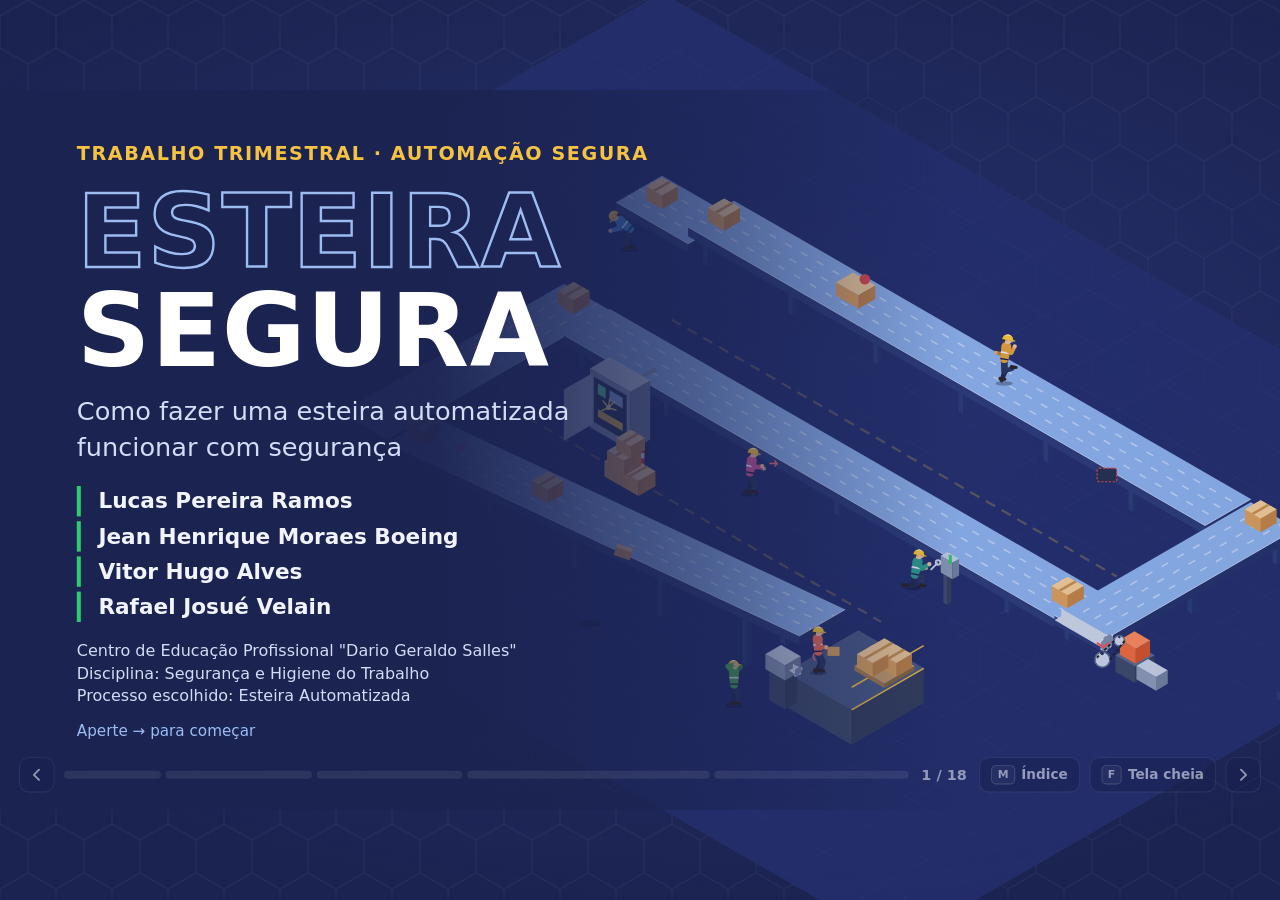
==== commit 68160de4: "Roteiro de fala só no link dos apresentadores - Sem parâmetro: o botão "Roteiro" e as dicas da tecla" ====
--- a/apresentacao.html
+++ b/apresentacao.html
@@ -22,13 +22,14 @@
       <div class="ap-progresso" id="ap-progresso"></div>
       <span class="ap-cont" id="ap-cont">1 / 1</span>
       <button type="button" class="ap-btn" id="ap-btn-menu" aria-controls="ap-indice" aria-expanded="false"><kbd>M</kbd> Índice</button>
-      <button type="button" class="ap-btn" id="ap-btn-roteiro" aria-controls="ap-roteiro" aria-pressed="false"><kbd>R</kbd> Roteiro</button>
+      <!-- só aparece com ?roteiro no endereço -->
+      <button type="button" class="ap-btn" id="ap-btn-roteiro" aria-controls="ap-roteiro" aria-pressed="false" hidden><kbd>R</kbd> Roteiro</button>
       <button type="button" class="ap-btn" id="ap-btn-tela"><kbd>F</kbd> Tela cheia</button>
       <button type="button" class="ap-icone" id="ap-prox" aria-label="Próximo"><svg viewBox="0 0 24 24" aria-hidden="true"><path d="M9 5 L16 12 L9 19" fill="none" stroke="currentColor" stroke-width="2.6" stroke-linecap="round" stroke-linejoin="round"/></svg></button>
     </footer>
   </div>
 
-  <!-- roteiro de fala (tecla R) -->
+  <!-- roteiro de fala: tecla R; com ?roteiro no endereço já abre visível -->
   <aside class="ap-roteiro" id="ap-roteiro" aria-live="polite" hidden>
     <header>
       <b id="ap-roteiro-tit">Roteiro</b>
@@ -42,7 +43,7 @@
     <nav class="ap-indice-caixa">
       <h2>Índice</h2>
       <ol class="ap-indice-lista"></ol>
-      <p class="ap-teclas"><kbd>←</kbd> <kbd>→</kbd> navegar · <kbd>R</kbd> roteiro · <kbd>F</kbd> tela cheia · <kbd>Esc</kbd> fechar</p>
+      <p class="ap-teclas"><kbd>←</kbd> <kbd>→</kbd> navegar · <span id="ap-tecla-roteiro" hidden><kbd>R</kbd> roteiro · </span><kbd>F</kbd> tela cheia · <kbd>Esc</kbd> fechar</p>
     </nav>
   </div>
 
--- a/css/apresentacao.css
+++ b/css/apresentacao.css
@@ -99,10 +99,10 @@
 .capa-titulo span { display: block; }
 .capa-titulo .contorno { color: transparent; -webkit-text-stroke: 3px var(--azul-claro); font-weight: 900; font-size: 128px; }
 .capa-titulo .forte { color: #fff; font-weight: 900; font-size: 128px; }
-.capa-sub { margin: 22px 0 34px; font-size: 32px; color: var(--texto-2); }
-.capa-equipe { list-style: none; margin: 0; padding: 0; display: grid; gap: 8px; }
-.capa-equipe li { font-size: 30px; font-weight: 800; padding-left: 22px; border-left: 5px solid var(--verde); }
-.capa-pe { margin: 28px 0 0; font-size: 20px; color: var(--texto-2); }
+.capa-sub { margin: 18px 0 26px; font-size: 32px; color: var(--texto-2); }
+.capa-equipe { list-style: none; margin: 0; padding: 0; display: grid; gap: 6px; }
+.capa-equipe li { font-size: 27px; font-weight: 800; padding-left: 22px; border-left: 5px solid var(--verde); }
+.capa-pe { margin: 22px 0 0; font-size: 20px; color: var(--texto-2); }
 .capa-dica { margin: 16px 0 0; font-size: 19px; color: var(--azul-claro); }
 
 /* ===== 1.1 Processo ===== */
@@ -423,6 +423,7 @@
   display: inline-flex; align-items: center; gap: 8px; height: 44px; border: 1px solid var(--borda); border-radius: 12px;
   background: var(--vidro-forte); font-size: 17px; font-weight: 700; cursor: pointer; padding: 0 14px;
 }
+.ap-btn[hidden] { display: none; }
 .ap-icone { width: 44px; padding: 0; justify-content: center; }
 .ap-icone svg { width: 22px; height: 22px; }
 .ap-btn:hover, .ap-icone:hover { background: var(--superficie-2); }
